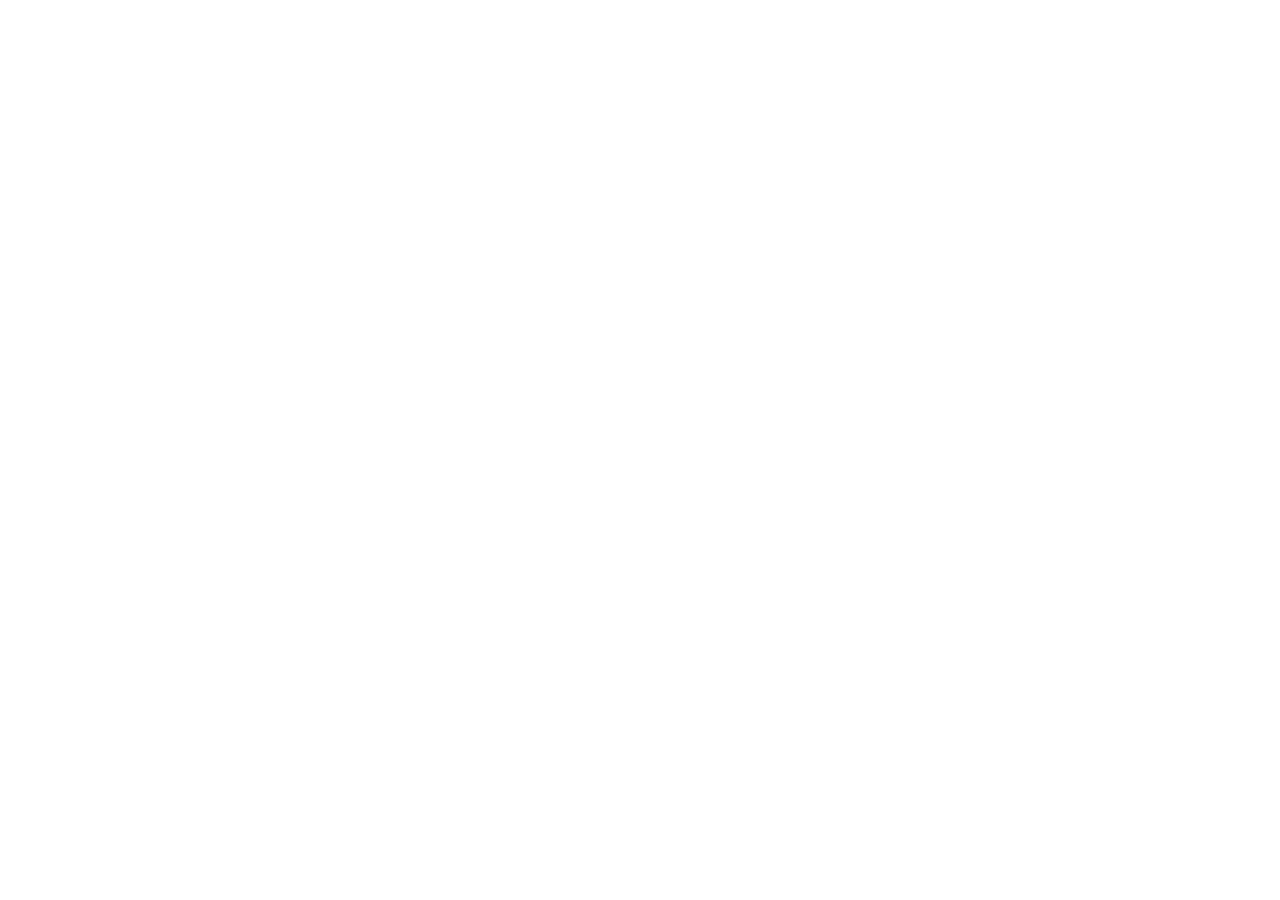
==== Task CSS Units/index.html @ b6e3e39d "Task Added" ====
<!DOCTYPE html>
<html lang="en">
<head>
    <meta charset="UTF-8">
    <meta name="viewport" content="width=device-width, initial-scale=1.0">
    <title>Document</title>
</head>
<body>
    
</body>
</html>
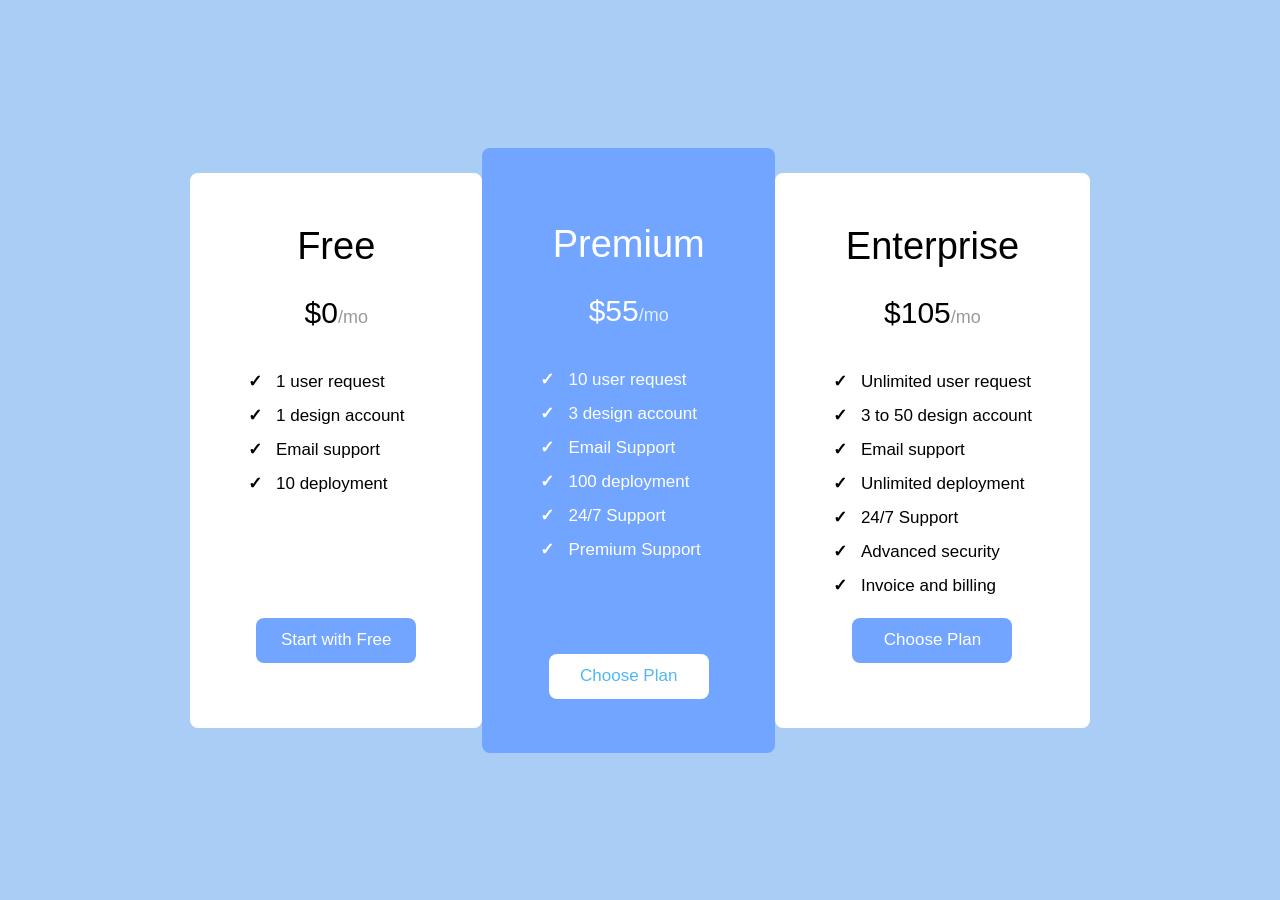
==== commit c333ba64: "Project Files Updated" ====
--- a/Task CSS Units/index.html
+++ b/Task CSS Units/index.html
@@ -1,11 +1,63 @@
 <!DOCTYPE html>
 <html lang="en">
 <head>
-    <meta charset="UTF-8">
-    <meta name="viewport" content="width=device-width, initial-scale=1.0">
-    <title>Document</title>
+  <meta charset="UTF-8">
+  <meta name="viewport" content="width=device-width, initial-scale=1.0">
+  <title>Pricing Cards</title>
+  <link rel="stylesheet" href="style.css">
 </head>
 <body>
-    
+
+  <div class="pricing-container">
+
+    <div class="pricing-card free">
+      <h2>Free</h2>
+      <div class="price">$0<span>/mo</span></div>
+
+      <ul>
+        <li>1 user request</li>
+        <li>1 design account</li>
+        <li>Email support</li>
+        <li>10 deployment</li>
+      </ul>
+
+      <button>Start with Free</button>
+    </div>
+
+    <div class="pricing-card premium">
+      <h2>Premium</h2>
+      <div class="price">$55<span>/mo</span></div>
+
+      <ul>
+        <li>10 user request</li>
+        <li>3 design account</li>
+        <li>Email Support</li>
+        <li>100 deployment</li>
+        <li>24/7 Support</li>
+        <li>Premium Support</li>
+      </ul>
+
+      <button>Choose Plan</button>
+    </div>
+
+    <div class="pricing-card enterprise">
+      <h2>Enterprise</h2>
+      <div class="price">$105<span>/mo</span></div>
+
+      <ul>
+        <li>Unlimited user request</li>
+        <li>3 to 50 design account</li>
+        <li>Email support</li>
+        <li>Unlimited deployment</li>
+        <li>24/7 Support</li>
+        <li>Advanced security</li>
+        <li>Invoice and billing</li>
+      </ul>
+
+      <button>Choose Plan</button>
+    </div>
+
+  </div>
+
 </body>
 </html>
--- a/Task CSS Units/style.css
+++ b/Task CSS Units/style.css
@@ -0,0 +1,121 @@
+* {
+  box-sizing: border-box;
+  margin: 0;
+  padding: 0;
+}
+
+body {
+  min-height: 100vh;
+  background: #a9cdf5;
+  font-family: Arial,sans-serif;
+  display: flex;
+  justify-content: center;
+  align-items: center;
+}
+
+.pricing-container {
+  width: 900px;
+  display: flex;
+  align-items: center;
+  justify-content: center;
+}
+
+.pricing-card {
+  width: 325px;
+  height: 555px;
+  background: #fff;
+  border-radius: 8px;
+  padding: 52px 58px 30px;
+  position: relative;
+  transition: transform 0.3s ease;
+}
+.pricing-card:hover{
+  transform: scale(1.05);
+}
+
+.pricing-card h2 {
+  text-align: center;
+  font-size: 38px;
+  font-weight: 400;
+  margin-bottom: 28px;
+}
+
+.price {
+  text-align: center;
+  font-size: 30px;
+  font-weight: 500;
+  margin-bottom: 35px;
+}
+
+.price span {
+  font-size: 18px;
+  color: #999;
+  font-weight: 400;
+}
+
+.pricing-card ul {
+  list-style: none;
+}
+
+.pricing-card li {
+  position: relative;
+  font-size: 17px;
+  line-height: 34px;
+  padding-left: 28px;
+  white-space: nowrap;
+}
+
+.pricing-card li::before {
+  content: "✓";
+  position: absolute;
+  left: 0;
+  font-weight: bold;
+}
+
+.pricing-card button {
+  position: absolute;
+  bottom: 65px;
+  left: 50%;
+  transform: translateX(-50%);
+  width: 160px;
+  height: 45px;
+  border: none;
+  border-radius: 8px;
+  background:#72a5ff;
+  color: white;
+  font-size: 17px;
+  cursor: pointer;
+
+}
+
+/* Premium card */
+.premium {
+  height: 605px;
+  padding-top: 75px;
+  background: #72a5ff;
+  color: white;
+  z-index: 1;
+}
+
+.premium .price span {
+  color: white;
+  opacity: .8;
+}
+
+.premium li::before {
+  color: white;
+}
+
+.premium button {
+  background: white;
+  color: #51b7f5;
+  bottom: 54px;
+}
+
+
+
+
+
+
+
+
